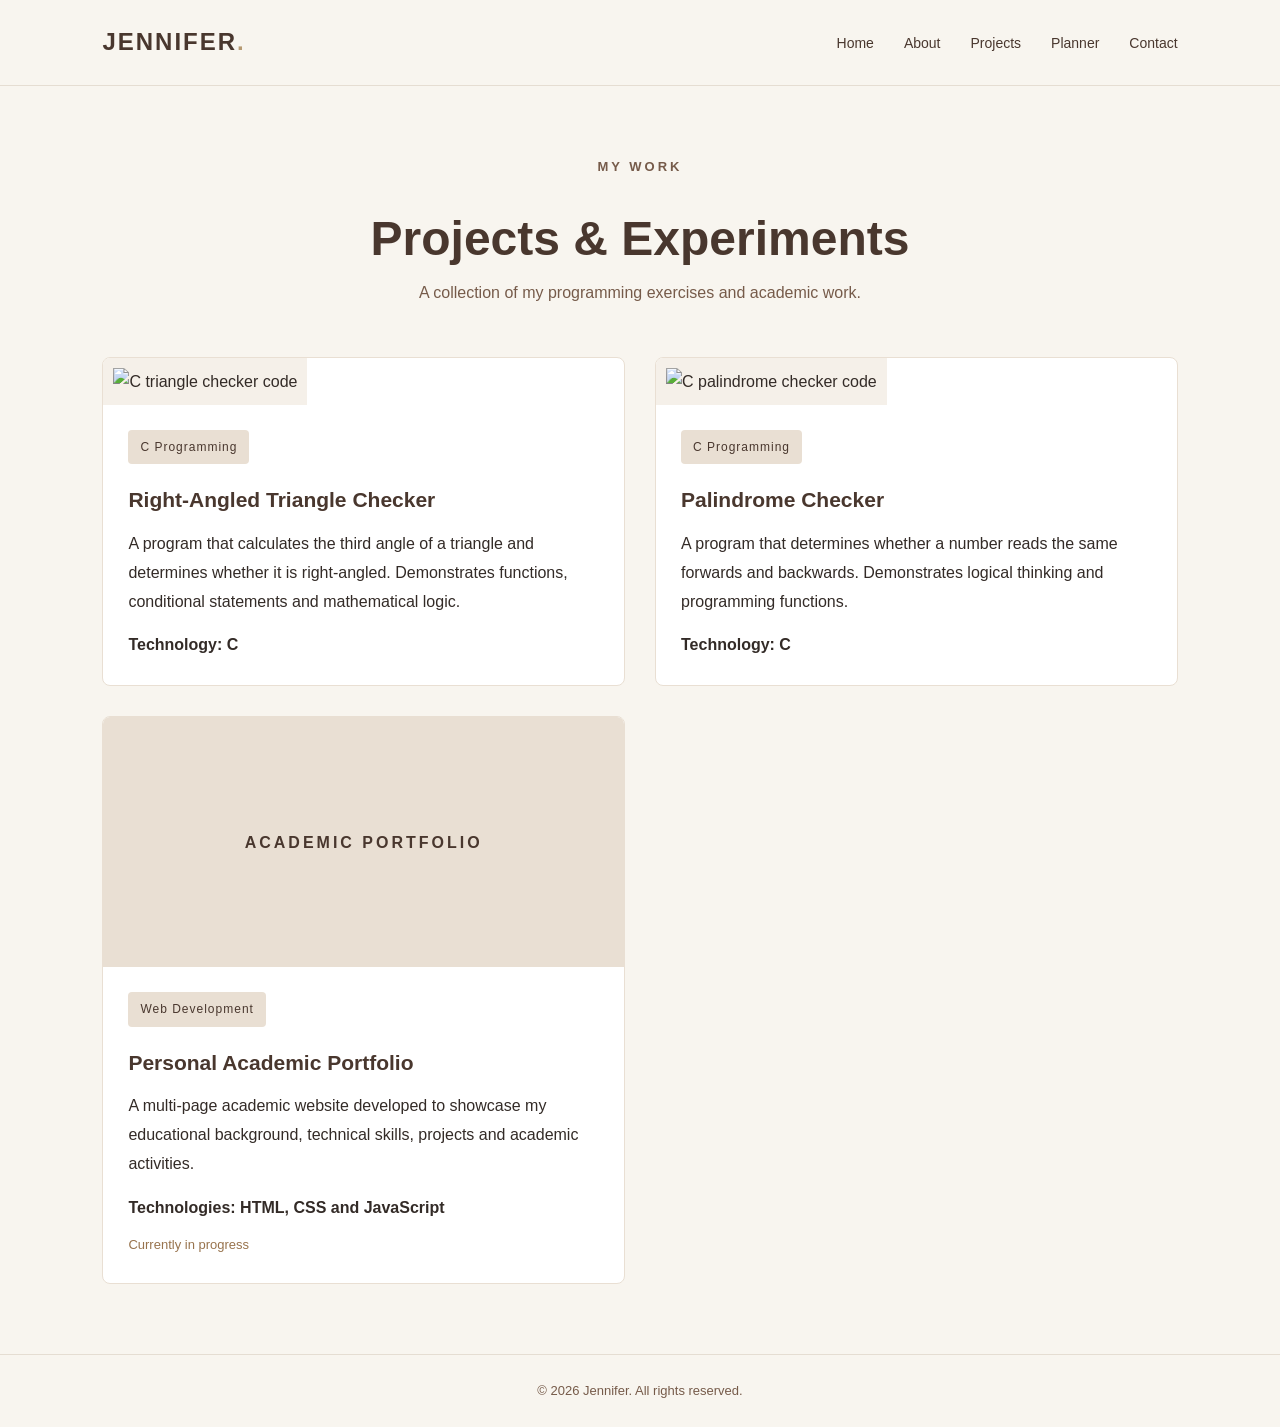
==== projects.html @ a9d714f2 "Initial academic portfolio" ====
<!DOCTYPE html>
<html lang="en">
<head>
    <meta charset="UTF-8">
    <meta name="viewport" content="width=device-width, initial-scale=1.0">
    <title>My Projects | Jennifer</title>
    <link rel="stylesheet" href="style.css">
    <script src="script.js" defer></script>
</head>

<body>

<header>
    <nav class="navbar">
        <a href="index.html" class="logo">JENNIFER<span>.</span></a>

        <ul class="nav-links">
            <li><a href="index.html">Home</a></li>
            <li><a href="about.html">About</a></li>
            <li><a href="projects.html">Projects</a></li>
            <li><a href="planner.html">Planner</a></li>
            <li><a href="contact.html">Contact</a></li>
        </ul>
    </nav>
</header>

<main class="page-content">

    <section class="page-heading">
        <p class="intro">MY WORK</p>
        <h1>Projects & Experiments</h1>
        <p>A collection of my programming exercises and academic work.</p>
    </section>

    <section class="projects-grid">

        <article class="project-card">
            <img src="images/Triangle.png" alt="C triangle checker code">
            <div class="project-info">
                <span class="project-tag">C Programming</span>
                <h2>Right-Angled Triangle Checker</h2>
                <p>
                    A program that calculates the third angle of a
                    triangle and determines whether it is
                    right-angled. Demonstrates functions,
                    conditional statements and mathematical logic.
                </p>
                <p class="project-tech">Technology: C</p>
            </div>
        </article>

        <article class="project-card">
            <img src="images/palindrome.png" alt="C palindrome checker code">
            <div class="project-info">
                <span class="project-tag">C Programming</span>
                <h2>Palindrome Checker</h2>
                <p>
                    A program that determines whether a number
                    reads the same forwards and backwards.
                    Demonstrates logical thinking and
                    programming functions.
                </p>
                <p class="project-tech">Technology: C</p>
            </div>
        </article>

        <article class="project-card">
            <div class="project-placeholder">
                ACADEMIC PORTFOLIO
            </div>
            <div class="project-info">
                <span class="project-tag">Web Development</span>
                <h2>Personal Academic Portfolio</h2>
                <p>
                    A multi-page academic website developed to
                    showcase my educational background, technical
                    skills, projects and academic activities.
                </p>
                <p class="project-tech">
                    Technologies: HTML, CSS and JavaScript
                </p>
                <span class="project-status">Currently in progress</span>
            </div>
        </article>

    </section>

</main>

<footer>
    <p>&copy; 2026 Jennifer. All rights reserved.</p>
</footer>

</body>
</html>
---- style.css ----
/* =================================
   1. GLOBAL SETTINGS
================================= */

* {
    margin: 0;
    padding: 0;
    box-sizing: border-box;
}

:root {
    --cream: #F8F5EF;
    --mocha: #49372E;
    --brown: #765B4A;
    --gold: #B69A72;
    --white: #FFFFFF;
    --text: #332B27;
}

body {
    font-family: Arial, sans-serif;
    background-color: var(--cream);
    color: var(--text);
    line-height: 1.7;
}

/* =================================
   2. NAVIGATION BAR
================================= */

header {
    background-color: var(--cream);
    padding: 22px 8%;
    border-bottom: 1px solid #E5DDD2;
}

.navbar {
    display: flex;
    justify-content: space-between;
    align-items: center;
}

.logo {
    font-size: 24px;
    font-weight: bold;
    color: var(--mocha);
    text-decoration: none;
    letter-spacing: 2px;
}

.logo span {
    color: var(--gold);
}

.nav-links {
    display: flex;
    gap: 30px;
    list-style: none;
}

.nav-links a {
    text-decoration: none;
    color: var(--mocha);
    font-size: 14px;
    transition: color 0.3s ease;
}

.nav-links a:hover {
    color: var(--gold);
}

/* =================================
   3. HOMEPAGE HERO SECTION
================================= */

.hero {
    min-height: 75vh;
    display: flex;
    align-items: center;
    justify-content: space-between;
    padding: 70px 8%;
    gap: 50px;
}

.hero-content {
    max-width: 600px;
}

.intro {
    color: var(--gold);
    font-size: 13px;
    font-weight: bold;
    letter-spacing: 3px;
    margin-bottom: 20px;
}

.hero h1 {
    font-size: clamp(40px, 5vw, 65px);
    color: var(--mocha);
    line-height: 1.2;
    margin-bottom: 15px;
}

.hero h2 {
    font-size: 21px;
    color: var(--brown);
    margin-bottom: 20px;
}

.hero-description {
    font-size: 16px;
    max-width: 520px;
    margin-bottom: 30px;
}

/* =================================
   4. BUTTONS
================================= */

.hero-buttons {
    display: flex;
    gap: 15px;
    flex-wrap: wrap;
}

.btn {
    display: inline-block;
    padding: 13px 24px;
    text-decoration: none;
    font-size: 14px;
    transition: all 0.3s ease;
}

.primary-btn {
    background-color: var(--mocha);
    color: var(--white);
}

.primary-btn:hover {
    background-color: var(--brown);
    transform: translateY(-3px);
}

.secondary-btn {
    border: 1px solid var(--mocha);
    color: var(--mocha);
}

.secondary-btn:hover {
    background-color: var(--mocha);
    color: var(--white);
}

/* =================================
   5. PROFILE IMAGE AREA

================================= */
  .hero-image {
    width: 320px;
    height: 400px;
    flex-shrink: 0;
}

.profile-photo {
    width: 100%;
    height: 100%;
    object-fit: cover;
    object-position: center;
    border-radius: 4px;
}


.image-placeholder {
    width: 100%;
    height: 100%;
    display: flex;
    align-items: center;
    justify-content: center;
    background-color: #E7DDD1;
    color: var(--brown);
    letter-spacing: 2px;
    font-size: 13px;
}

/* =================================
   6. FOOTER
================================= */

footer {
    text-align: center;
    padding: 25px;
    border-top: 1px solid #E5DDD2;
    color: var(--brown);
    font-size: 13px;
}

/* =================================
   7. MOBILE RESPONSIVENESS
================================= */

@media (max-width: 768px) {

    header {
        padding: 20px 5%;
    }

    .navbar {
        flex-direction: column;
        gap: 20px;
    }

    .nav-links {
        gap: 15px;
        flex-wrap: wrap;
        justify-content: center;
    }

    .hero {
        flex-direction: column;
        text-align: center;
        padding: 50px 6%;
    }

    .hero-buttons {
        justify-content: center;
    }

    .hero-image {
        width: 260px;
        height: 320px;
    }
}

/* ABOUT PAGE */

.page-content {
    padding: 70px 8%;
    min-height: 75vh;
}

.page-heading {
    text-align: center;
    margin-bottom: 50px;
}

.page-heading h1 {
    font-size: 48px;
    color: var(--mocha);
}

.page-heading p {
    color: var(--brown);
}

.about-section {
    max-width: 850px;
    margin: auto;
}

.about-section h2 {
    color: var(--mocha);
    margin: 35px 0 12px;
    font-size: 23px;
}

.about-section p {
    line-height: 1.9;
    color: var(--text);
}

.skills-list {
    display: flex;
    flex-wrap: wrap;
    gap: 12px;
    list-style: none;
    margin-top: 15px;
}

.skills-list li {
    background: #E9DFD3;
    color: var(--mocha);
    padding: 10px 18px;
    border-radius: 4px;
}

/* =================================
   PROJECTS PAGE
================================= */

.projects-grid {
    max-width: 1100px;
    margin: 0 auto;
    display: grid;
    grid-template-columns: repeat(2, 1fr);
    gap: 30px;
}

.project-card {
    background: #FFFFFF;
    border: 1px solid #E9DFD3;
    border-radius: 8px;
    overflow: hidden;
    transition: transform 0.3s ease,
                box-shadow 0.3s ease;
}

.project-card:hover {
    transform: translateY(-6px);
    box-shadow: 0 12px 30px rgba(0,0,0,0.08);
}

.project-card img {
    width: 100%;
    height: 250px;
    object-fit: contain;
    background: #F5F0E9;
    padding: 10px;
}

.project-info {
    padding: 25px;
}

.project-tag {
    display: inline-block;
    background: #E9DFD3;
    color: var(--mocha);
    padding: 7px 12px;
    border-radius: 4px;
    font-size: 12px;
    letter-spacing: 1px;
}

.project-info h2 {
    color: var(--mocha);
    font-size: 21px;
    margin: 18px 0 12px;
}

.project-info p {
    line-height: 1.8;
    color: var(--text);
}

.project-tech {
    font-weight: 600;
    margin-top: 15px;
}

.project-placeholder {
    height: 250px;
    background: #E9DFD3;
    display: flex;
    align-items: center;
    justify-content: center;
    color: var(--mocha);
    letter-spacing: 3px;
    font-weight: bold;
}

.project-status {
    display: inline-block;
    margin-top: 12px;
    color: #98734D;
    font-size: 13px;
}

/* MOBILE RESPONSIVENESS */

@media (max-width: 768px) {
    .projects-grid {
        grid-template-columns: 1fr;
    }
}

/* =================================
   ACADEMIC PLANNER
================================= */

.planner-container {
    max-width: 950px;
    margin: 0 auto;
}

.planner-summary {

    display: grid;
    grid-template-columns: repeat(3, minmax(0, 1fr));
    gap: 15px;
    margin-bottom: 40px;
};


.summary-card {
    background: #F0E8DE;
    padding: 25px;
    border-radius: 8px;
    text-align: center;
    border: 1px solid #E4D7C8;
}

.summary-card h3 {
    color: var(--mocha);
    font-size: 16px;
    margin-bottom: 12px;
}

.summary-card p {
    font-size: 30px;
    font-weight: bold;
    color: var(--mocha);
}

.planner-form,
.task-section,
.progress-section {
    background: #FFFFFF;
    padding: 30px;
    margin-bottom: 25px;
    border: 1px solid #E9DFD3;
    border-radius: 8px;
}

.planner-form h2,
.task-section h2,
.progress-section h2 {
    color: var(--mocha);
    margin-bottom: 20px;
}

#task-form {
    display: flex;
    flex-direction: column;
    gap: 12px;
}

#task-form label {
    color: var(--mocha);
    font-weight: 600;
}

#task-form input {
    padding: 13px;
    border: 1px solid #D8C8B8;
    border-radius: 5px;
    font: inherit;
    width: 100%;
}

#task-form button {
    background: var(--mocha);
    color: white;
    padding: 14px;
    border: none;
    border-radius: 5px;
    cursor: pointer;
    font-size: 15px;
    transition: 0.3s;
}

#task-form button:hover {
    background: #6B5143;
}

#empty-message {
    color: #888;
    padding: 15px 0;
}

.progress-track {
    height: 12px;
    background: #E9DFD3;
    border-radius: 20px;
    overflow: hidden;
    margin: 15px 0;
}

#progress-bar {
    width: 0%;
    height: 100%;
    background: #98734D;
    border-radius: 20px;
    transition: width 0.4s ease;
}

#progress-text {
    color: var(--mocha);
    font-weight: 600;
}

/* MOBILE LAYOUT */

@media (max-width: 768px) {
    .planner-summary {
        grid-template-columns: 1fr;
    }

    .planner-form,
    .task-section,
    .progress-section {
        padding: 20px;
    }
}
/* CONTACT PAGE */

.contact-section {
    max-width: 750px;
    margin: 0 auto;
    padding: 35px;
    background: #FFFFFF;
    border: 1px solid #E9DFD3;
    border-radius: 8px;
}

.contact-section h2 {
    color: var(--mocha);
    margin-bottom: 20px;
}

.contact-details {
    margin-bottom: 30px;
    line-height: 2;
}

.contact-details a {
    color: var(--brown);
    text-decoration: none;
}

.contact-details a:hover {
    color: var(--gold);
}

#contact-form {
    display: flex;
    flex-direction: column;
    gap: 12px;
}

#contact-form label {
    color: var(--mocha);
    font-weight: 600;
}

#contact-form input,
#contact-form textarea {
    width: 100%;
    padding: 13px;
    border: 1px solid #D8C8B8;
    border-radius: 5px;
    font: inherit;
}

#contact-form textarea {
    resize: vertical;
}

#contact-form button {
    padding: 14px;
    background: var(--mocha);
    color: white;
    border: none;
    border-radius: 5px;
    cursor: pointer;
}

#contact-form button:hover {
    background: var(--brown);
}
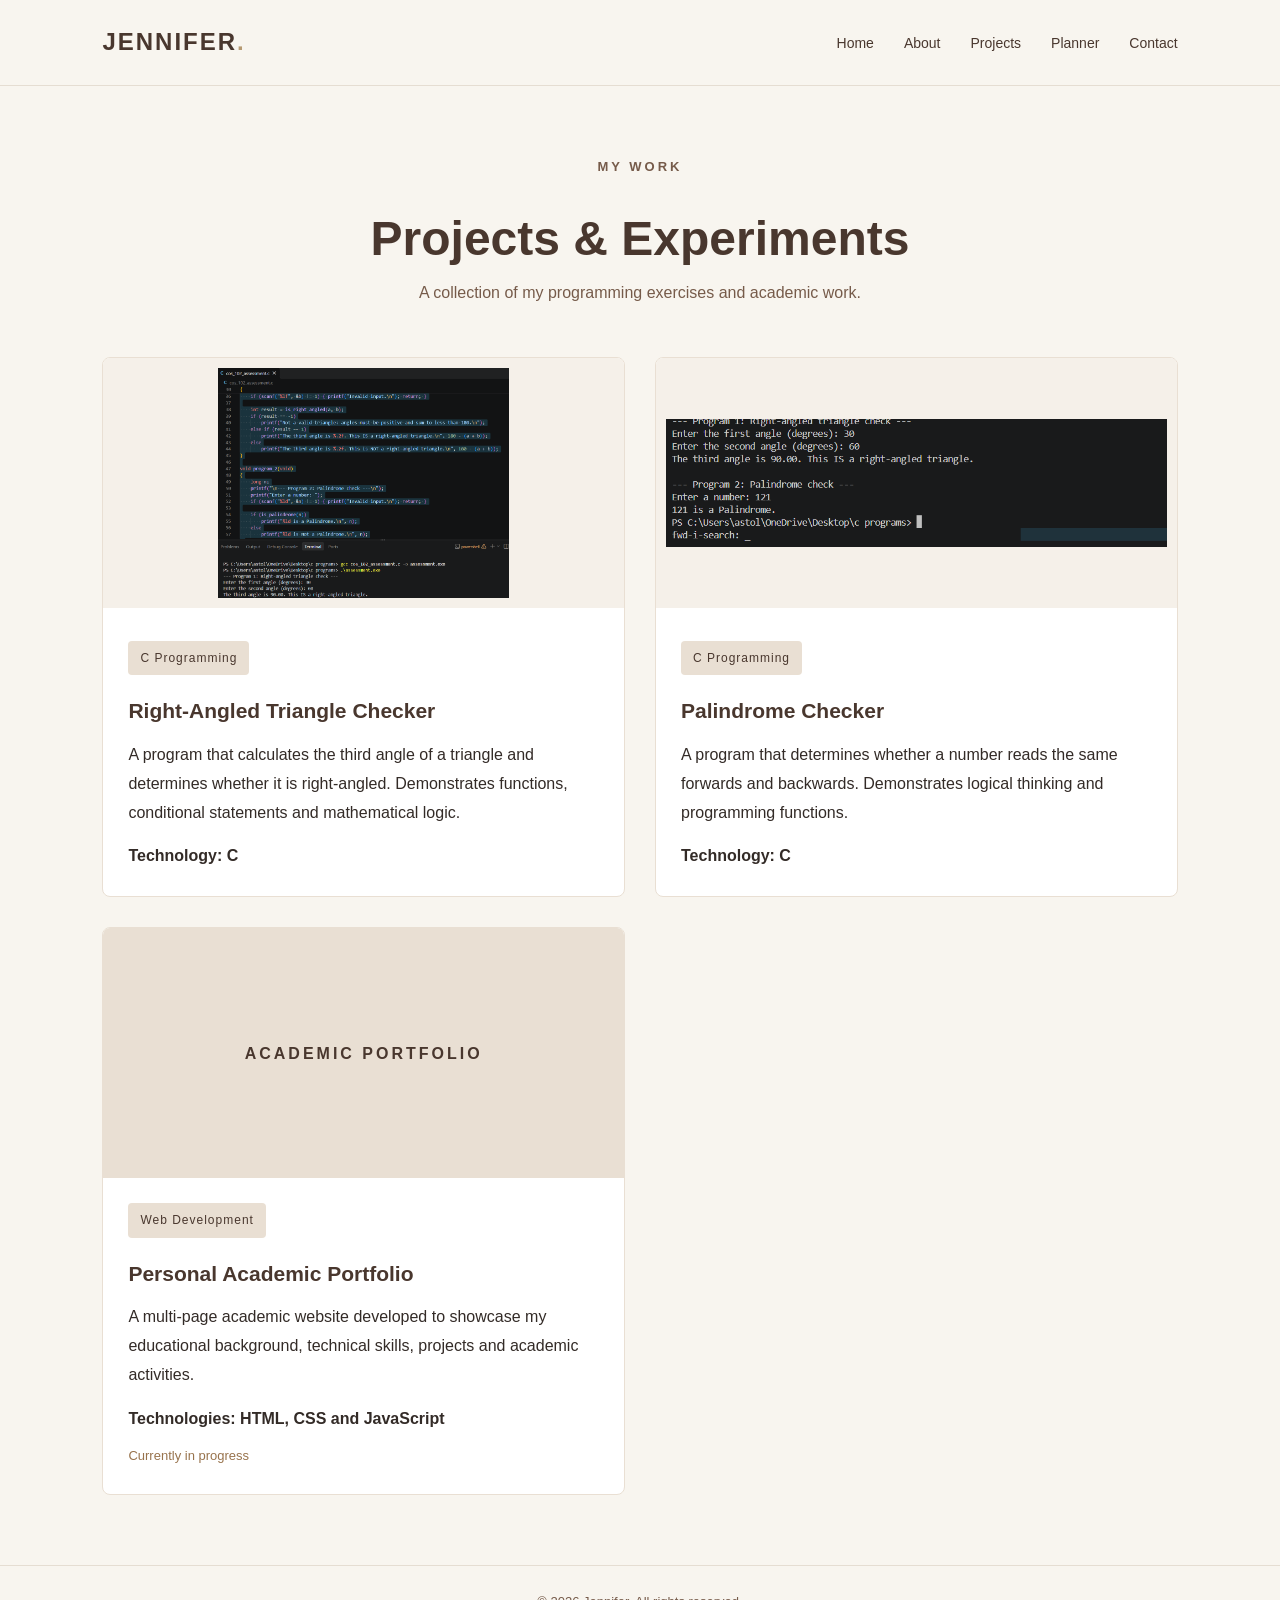
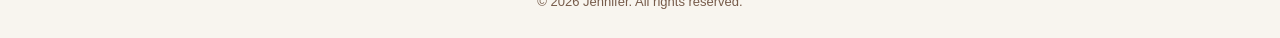
==== commit db867d49: "Fix project image paths" ====
--- a/projects.html
+++ b/projects.html
@@ -36,7 +36,7 @@
     <section class="projects-grid">
 
         <article class="project-card">
-            <img src="images/Triangle.png" alt="C triangle checker code">
+            <img src="Images/Triangle.png" alt="C triangle checker code">
             <div class="project-info">
                 <span class="project-tag">C Programming</span>
                 <h2>Right-Angled Triangle Checker</h2>
@@ -51,7 +51,7 @@
         </article>
 
         <article class="project-card">
-            <img src="images/palindrome.png" alt="C palindrome checker code">
+            <img src="Images/palindrome.png" alt="C palindrome checker code">
             <div class="project-info">
                 <span class="project-tag">C Programming</span>
                 <h2>Palindrome Checker</h2>
